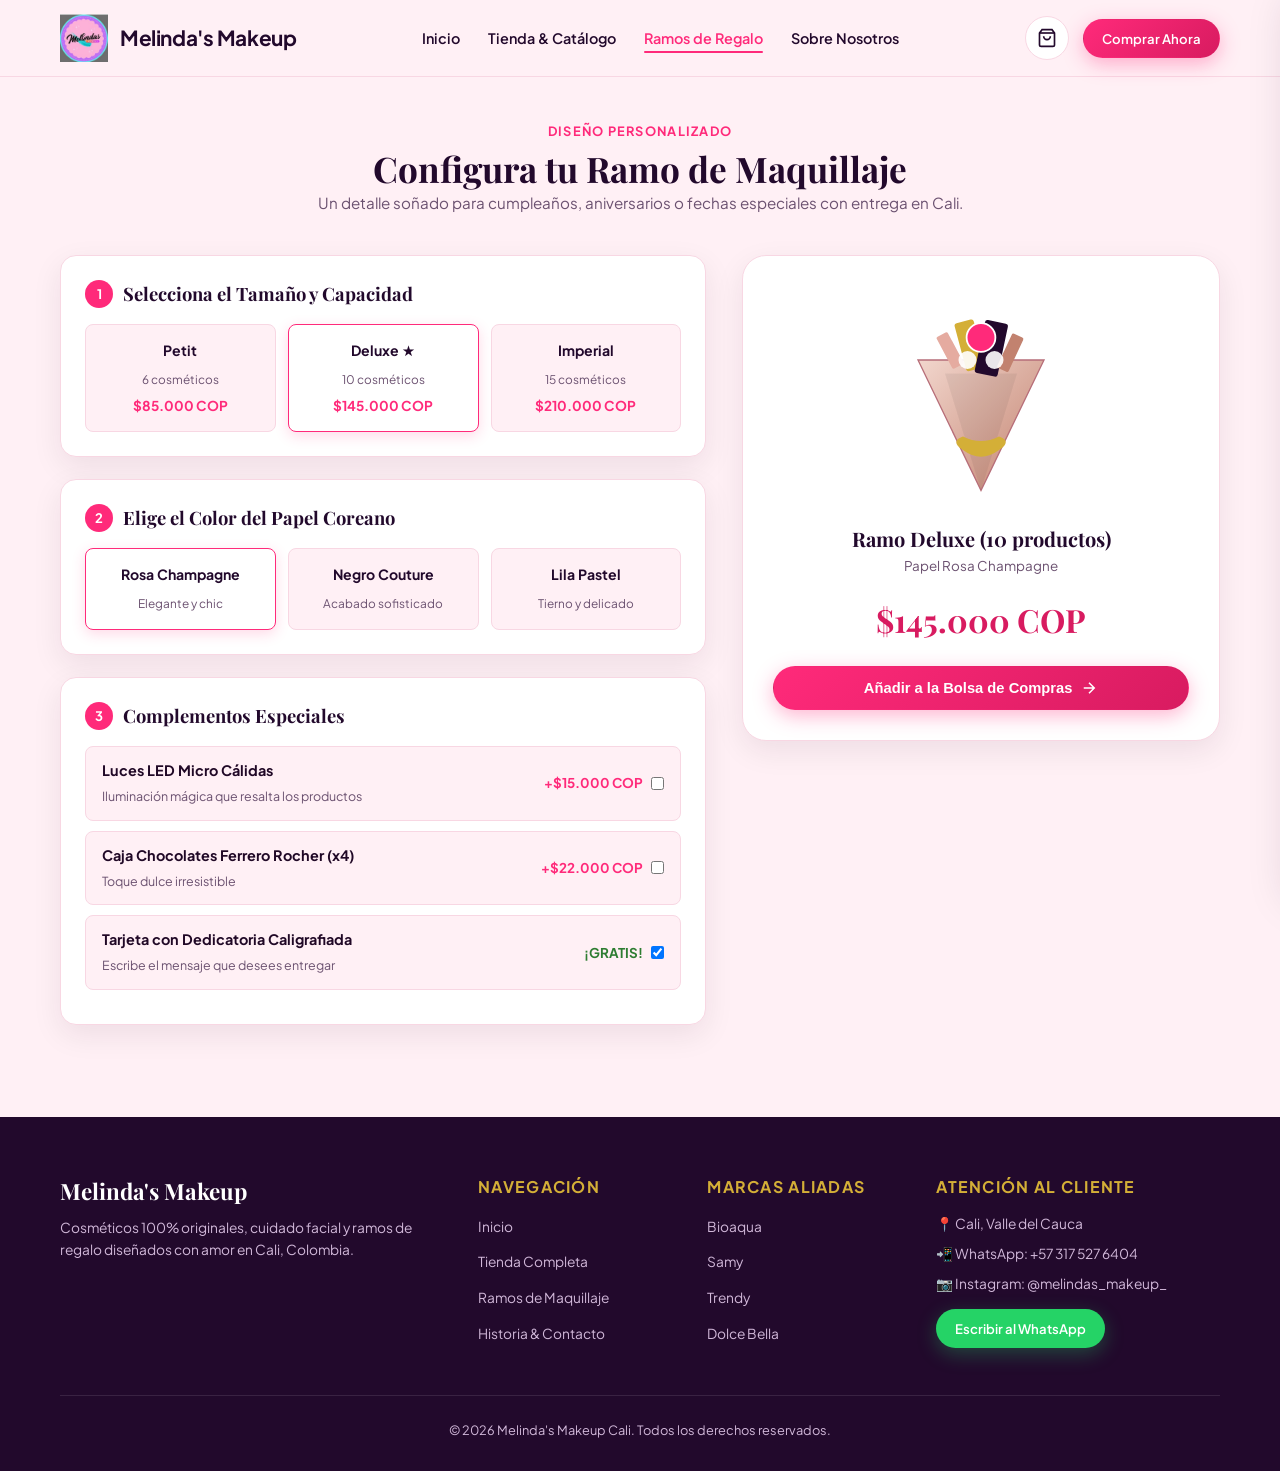
==== ramos.html @ 621a3025 "ccs" ====
<!DOCTYPE html>
<html lang="es">
<head>
  <meta charset="UTF-8">
  <meta name="viewport" content="width=device-width, initial-scale=1.0">
  <title>Configurador de Ramos de Maquillaje • Melinda's Makeup</title>
  <link rel="preconnect" href="https://fonts.googleapis.com">
  <link rel="preconnect" href="https://fonts.gstatic.com" crossorigin>
  <link href="https://fonts.googleapis.com/css2?family=Playfair+Display:ital,wght@0,600;0,700;1,400&family=Plus+Jakarta+Sans:wght@400;500;600;700&display=swap" rel="stylesheet">
  <link rel="stylesheet" href="assets/css/styles.css">
  <style>
    .builder-hero {
      padding: 40px 0 20px;
      text-align: center;
    }
    .builder-grid {
      display: grid;
      grid-template-columns: 1.15fr 0.85fr;
      gap: 36px;
      align-items: start;
      margin-top: 20px;
    }
    .step-card {
      background: #FFFFFF;
      border: 1px solid var(--color-border);
      border-radius: var(--radius-md);
      padding: 24px;
      margin-bottom: 22px;
      box-shadow: var(--shadow-soft);
    }
    .step-header {
      display: flex;
      align-items: center;
      gap: 10px;
      margin-bottom: 16px;
    }
    .step-badge {
      width: 28px;
      height: 28px;
      border-radius: 50%;
      background: var(--color-primary);
      color: #FFFFFF;
      font-weight: 700;
      font-size: 0.82rem;
      display: flex;
      align-items: center;
      justify-content: center;
    }
    .option-grid {
      display: grid;
      grid-template-columns: repeat(3, 1fr);
      gap: 12px;
    }
    .select-card {
      border: 1px solid var(--color-border);
      border-radius: var(--radius-sm);
      padding: 14px;
      text-align: center;
      cursor: pointer;
      transition: var(--transition);
      background: var(--color-bg-cloud);
    }
    .select-card:hover {
      border-color: var(--color-primary);
    }
    .select-card.active {
      border-color: var(--color-primary);
      background: #FFFFFF;
      box-shadow: 0 4px 14px rgba(255, 42, 122, 0.18);
    }
    .select-card-title {
      font-size: 0.88rem;
      font-weight: 700;
      color: var(--color-berry);
      display: block;
      margin-bottom: 4px;
    }
    .select-card-sub {
      font-size: 0.74rem;
      color: var(--color-text-muted);
    }
    .addon-item {
      display: flex;
      align-items: center;
      justify-content: space-between;
      padding: 12px 16px;
      background: var(--color-bg-cloud);
      border: 1px solid var(--color-border);
      border-radius: var(--radius-sm);
      margin-bottom: 10px;
      cursor: pointer;
    }
    .preview-sticky {
      position: sticky;
      top: 100px;
      background: #FFFFFF;
      border: 1px solid var(--color-border);
      border-radius: var(--radius-lg);
      padding: 30px;
      box-shadow: var(--shadow-soft);
      text-align: center;
    }
    .ramo-art-wrap {
      width: 180px;
      height: 220px;
      margin: 0 auto 20px;
    }
    @media (max-width: 900px) {
      .builder-grid { grid-template-columns: 1fr; }
      .preview-sticky { position: static; }
    }
  </style>
</head>
<body>
  
  <header class="site-header">
    <div class="container nav-wrapper">
      <a href="index.html" class="brand-link">
        <img src="assets/img/logo.png" alt="Melinda's Makeup Logo" class="brand-logo-img" onerror="this.style.display='none'">
        <span class="brand-title">Melinda's Makeup</span>
      </a>

      <nav>
        <ul class="nav-menu">
          <li><a href="index.html" class="">Inicio</a></li>
          <li><a href="tienda.html" class="">Tienda & Catálogo</a></li>
          <li><a href="ramos.html" class="active">Ramos de Regalo</a></li>
          <li><a href="sobre-nosotros.html" class="">Sobre Nosotros</a></li>
        </ul>
      </nav>

      <div class="nav-right">
        <button type="button" class="cart-icon-btn cart-drawer-trigger" title="Ver Bolsa de Compras">
          <svg width="20" height="20" viewBox="0 0 24 24" fill="none" stroke="currentColor" stroke-width="2">
            <path d="M6 2L3 6v14a2 2 0 0 0 2 2h14a2 2 0 0 0 2-2V6l-3-4z"></path>
            <line x1="3" y1="6" x2="21" y2="6"></line>
            <path d="M16 10a4 4 0 0 1-8 0"></path>
          </svg>
          <span class="cart-count-badge">0</span>
        </button>
        <a href="tienda.html" class="btn btn-primary btn-sm">Comprar Ahora</a>
      </div>
    </div>
  </header>

  <!-- DRAWER DEL CARRITO -->
  <div class="cart-overlay" id="cartOverlay"></div>
  <aside class="cart-drawer" id="cartDrawer">
    <div class="cart-drawer-header">
      <h3 class="font-serif">Tu Bolsa de Compras</h3>
      <button type="button" class="cart-drawer-close">&times;</button>
    </div>
    <div class="shipping-bar-container">
      <p class="shipping-msg" id="shippingProgressMsg">Calculando envío gratis...</p>
      <div class="shipping-track">
        <div class="shipping-fill" id="shippingProgressBar"></div>
      </div>
    </div>
    <div class="cart-items-scroll" id="cartItemsList"></div>
    <div class="cart-drawer-footer">
      <div class="cart-subtotal-line">
        <span>Subtotal:</span>
        <span id="cartSubtotalText">$0 COP</span>
      </div>
      <button type="button" class="btn btn-whatsapp" style="width: 100%;" onclick="checkoutWhatsApp()">
        <span>Pedir por WhatsApp</span>
        <svg width="18" height="18" viewBox="0 0 24 24" fill="none" stroke="currentColor" stroke-width="2"><path d="M5 12h14M12 5l7 7-7 7"/></svg>
      </button>
      <p style="text-align: center; font-size: 0.72rem; color: var(--color-text-muted); margin-top: 8px;">
        🔒 Pagos seguros por Nequi, Daviplata, Bold y PSE.
      </p>
    </div>
  </aside>


  <main class="container">
    <div class="builder-hero">
      <span class="section-eyebrow" style="color:var(--color-primary); font-weight:700; text-transform:uppercase; font-size:0.8rem; letter-spacing:0.1em;">Diseño Personalizado</span>
      <h1 style="font-size: 2.2rem; margin-top: 4px;">Configura tu Ramo de Maquillaje</h1>
      <p style="color: var(--color-text-muted); font-size: 0.95rem;">Un detalle soñado para cumpleaños, aniversarios o fechas especiales con entrega en Cali.</p>
    </div>

    <div class="builder-grid">
      <div>
        <!-- PASO 1 -->
        <div class="step-card">
          <div class="step-header">
            <span class="step-badge">1</span>
            <h3 style="font-size: 1.15rem;">Selecciona el Tamaño y Capacidad</h3>
          </div>
          <div class="option-grid">
            <div class="select-card" onclick="setRamoSize('petit', 85000, 'Ramo Petit (6 productos)', this)">
              <span class="select-card-title">Petit</span>
              <span class="select-card-sub">6 cosméticos</span>
              <strong style="color: var(--color-primary); display:block; margin-top:4px; font-size:0.85rem;">$85.000 COP</strong>
            </div>
            <div class="select-card active" onclick="setRamoSize('deluxe', 145000, 'Ramo Deluxe (10 productos)', this)">
              <span class="select-card-title">Deluxe ★</span>
              <span class="select-card-sub">10 cosméticos</span>
              <strong style="color: var(--color-primary); display:block; margin-top:4px; font-size:0.85rem;">$145.000 COP</strong>
            </div>
            <div class="select-card" onclick="setRamoSize('imperial', 210000, 'Ramo Imperial (15 productos)', this)">
              <span class="select-card-title">Imperial</span>
              <span class="select-card-sub">15 cosméticos</span>
              <strong style="color: var(--color-primary); display:block; margin-top:4px; font-size:0.85rem;">$210.000 COP</strong>
            </div>
          </div>
        </div>

        <!-- PASO 2 -->
        <div class="step-card">
          <div class="step-header">
            <span class="step-badge">2</span>
            <h3 style="font-size: 1.15rem;">Elige el Color del Papel Coreano</h3>
          </div>
          <div class="option-grid">
            <div class="select-card active" onclick="setRamoColor('Rosa Champagne', '#F2D6CD', this)">
              <span class="select-card-title">Rosa Champagne</span>
              <span class="select-card-sub">Elegante y chic</span>
            </div>
            <div class="select-card" onclick="setRamoColor('Negro Couture', '#251E1C', this)">
              <span class="select-card-title">Negro Couture</span>
              <span class="select-card-sub">Acabado sofisticado</span>
            </div>
            <div class="select-card" onclick="setRamoColor('Lila Pastel', '#E5DCF2', this)">
              <span class="select-card-title">Lila Pastel</span>
              <span class="select-card-sub">Tierno y delicado</span>
            </div>
          </div>
        </div>

        <!-- PASO 3 -->
        <div class="step-card">
          <div class="step-header">
            <span class="step-badge">3</span>
            <h3 style="font-size: 1.15rem;">Complementos Especiales</h3>
          </div>
          <label class="addon-item">
            <div>
              <strong style="font-size: 0.9rem; display:block;">Luces LED Micro Cálidas</strong>
              <span style="font-size: 0.78rem; color: var(--color-text-muted);">Iluminación mágica que resalta los productos</span>
            </div>
            <div style="display:flex; align-items:center; gap:8px;">
              <span style="color: var(--color-primary); font-weight:700; font-size:0.84rem;">+$15.000 COP</span>
              <input type="checkbox" id="checkLed" onchange="recalcRamo()">
            </div>
          </label>
          <label class="addon-item">
            <div>
              <strong style="font-size: 0.9rem; display:block;">Caja Chocolates Ferrero Rocher (x4)</strong>
              <span style="font-size: 0.78rem; color: var(--color-text-muted);">Toque dulce irresistible</span>
            </div>
            <div style="display:flex; align-items:center; gap:8px;">
              <span style="color: var(--color-primary); font-weight:700; font-size:0.84rem;">+$22.000 COP</span>
              <input type="checkbox" id="checkChoco" onchange="recalcRamo()">
            </div>
          </label>
          <label class="addon-item">
            <div>
              <strong style="font-size: 0.9rem; display:block;">Tarjeta con Dedicatoria Caligrafiada</strong>
              <span style="font-size: 0.78rem; color: var(--color-text-muted);">Escribe el mensaje que desees entregar</span>
            </div>
            <div style="display:flex; align-items:center; gap:8px;">
              <span style="color: #2E7D32; font-weight:700; font-size:0.84rem;">¡GRATIS!</span>
              <input type="checkbox" id="checkCard" checked onchange="recalcRamo()">
            </div>
          </label>
        </div>
      </div>

      <!-- PREVIEW Y PRECIO EN VIVO -->
      <div>
        <div class="preview-sticky">
          <div class="ramo-art-wrap">
            <svg viewBox="0 0 200 240" width="100%" height="100%">
              <defs>
                <linearGradient id="ramoConeGrad" x1="0" y1="0" x2="1" y2="1">
                  <stop offset="0%" stop-color="#F2D6CD" id="coneColor1"/>
                  <stop offset="100%" stop-color="#C2826F" id="coneColor2"/>
                </linearGradient>
              </defs>
              <polygon points="100,225 30,80 170,80" fill="url(#ramoConeGrad)" stroke="#B76E79" stroke-width="1.5"/>
              <polygon points="100,225 60,95 140,95" fill="rgba(0,0,0,0.06)"/>
              <rect x="70" y="40" width="22" height="55" rx="3" fill="#D4AF37" transform="rotate(-15 70 40)"/>
              <rect x="105" y="35" width="26" height="60" rx="3" fill="#22092C" transform="rotate(12 105 35)"/>
              <circle cx="100" cy="55" r="16" fill="#FF2A7A" stroke="#FFFFFF" stroke-width="2"/>
              <rect x="50" y="55" width="14" height="40" rx="2" fill="#E5ABA0" transform="rotate(-28 50 55)"/>
              <rect x="135" y="50" width="14" height="42" rx="2" fill="#C2826F" transform="rotate(25 135 50)"/>
              <circle cx="85" cy="80" r="10" fill="#FFFFFF" opacity="0.9"/>
              <circle cx="115" cy="80" r="10" fill="#FFFFFF" opacity="0.9"/>
              <path d="M80,180 Q100,195 120,180 Q135,170 120,165 Q100,175 80,165 Q65,170 80,180" fill="#D4AF37"/>
            </svg>
          </div>

          <h3 id="ramoSummaryTitle" style="font-size: 1.25rem; margin-bottom: 4px;">Ramo Deluxe (10 productos)</h3>
          <p id="ramoSummaryColor" style="font-size: 0.84rem; color: var(--color-text-muted); margin-bottom: 18px;">Papel Rosa Champagne</p>

          <div id="ramoTotalDisplay" style="font-family: var(--font-serif); font-size: 2rem; font-weight: 700; color: var(--color-primary-dark); margin-bottom: 20px;">
            $145.000 COP
          </div>

          <button type="button" class="btn btn-primary" style="width: 100%;" onclick="addRamoToCart()">
            <span>Añadir a la Bolsa de Compras</span>
            <svg width="18" height="18" viewBox="0 0 24 24" fill="none" stroke="currentColor" stroke-width="2"><path d="M5 12h14M12 5l7 7-7 7"/></svg>
          </button>
        </div>
      </div>
    </div>
  </main>

  
  <footer class="site-footer">
    <div class="container">
      <div class="footer-grid">
        <div class="footer-brand">
          <h3 style="color: #FFFFFF; font-size: 1.4rem;">Melinda's Makeup</h3>
          <p>Cosméticos 100% originales, cuidado facial y ramos de regalo diseñados con amor en Cali, Colombia.</p>
        </div>
        <div class="footer-col">
          <h4>Navegación</h4>
          <ul>
            <li><a href="index.html">Inicio</a></li>
            <li><a href="tienda.html">Tienda Completa</a></li>
            <li><a href="ramos.html">Ramos de Maquillaje</a></li>
            <li><a href="sobre-nosotros.html">Historia & Contacto</a></li>
          </ul>
        </div>
        <div class="footer-col">
          <h4>Marcas Aliadas</h4>
          <ul>
            <li><a href="tienda.html?marca=Bioaqua">Bioaqua</a></li>
            <li><a href="tienda.html?marca=Samy">Samy</a></li>
            <li><a href="tienda.html?marca=Trendy">Trendy</a></li>
            <li><a href="tienda.html?marca=Dolce%20Bella">Dolce Bella</a></li>
          </ul>
        </div>
        <div class="footer-col">
          <h4>Atención al Cliente</h4>
          <p style="font-size: 0.86rem; color: #D1B8D9; margin-bottom: 8px;">📍 Cali, Valle del Cauca</p>
          <p style="font-size: 0.86rem; color: #D1B8D9; margin-bottom: 8px;">📲 WhatsApp: +57 317 527 6404</p>
          <p style="font-size: 0.86rem; color: #D1B8D9; margin-bottom: 14px;">📷 Instagram: @melindas_makeup_</p>
          <a href="https://wa.me/573175276404" target="_blank" class="btn btn-whatsapp btn-sm">Escribir al WhatsApp</a>
        </div>
      </div>
      <div class="footer-bottom">
        <p>&copy; 2026 Melinda's Makeup Cali. Todos los derechos reservados.</p>
      </div>
    </div>
  </footer>


  <script src="assets/js/app.js"></script>
  <script>
    const ramoState = {
      key: "deluxe",
      basePrice: 145000,
      title: "Ramo Deluxe (10 productos)",
      colorName: "Rosa Champagne",
      colorHex: "#F2D6CD"
    };

    function setRamoSize(key, price, title, el) {
      ramoState.key = key;
      ramoState.basePrice = price;
      ramoState.title = title;
      el.parentElement.querySelectorAll(".select-card").forEach(c => c.classList.remove("active"));
      el.classList.add("active");
      recalcRamo();
    }

    function setRamoColor(name, hex, el) {
      ramoState.colorName = name;
      ramoState.colorHex = hex;
      el.parentElement.querySelectorAll(".select-card").forEach(c => c.classList.remove("active"));
      el.classList.add("active");
      document.getElementById("coneColor1").setAttribute("stop-color", hex);
      recalcRamo();
    }

    function recalcRamo() {
      const led = document.getElementById("checkLed").checked ? 15000 : 0;
      const choco = document.getElementById("checkChoco").checked ? 22000 : 0;
      const total = ramoState.basePrice + led + choco;

      document.getElementById("ramoSummaryTitle").textContent = ramoState.title;
      document.getElementById("ramoSummaryColor").textContent = `Papel ${ramoState.colorName} ${led ? '• Luces LED' : ''} ${choco ? '• Ferrero' : ''}`;
      document.getElementById("ramoTotalDisplay").textContent = "$" + total.toLocaleString("es-CO") + " COP";
      return total;
    }

    function addRamoToCart() {
      const total = recalcRamo();
      const variantDesc = `${ramoState.colorName} ${document.getElementById('checkLed').checked ? '+ LED' : ''} ${document.getElementById('checkChoco').checked ? '+ Ferrero' : ''}`;
      addToCart("ramo-" + Date.now(), ramoState.title, total, "assets/img/logo.png", variantDesc);
    }
  </script>
</body>
</html>
---- assets/css/styles.css ----
/* Melinda's Makeup - Tienda Boutique Chic */
:root {
  --color-primary: #FF2A7A;         /* Fucsia vibrante boutique */
  --color-primary-dark: #D81B60;
  --color-berry: #22092C;           /* Baya profundo elegante */
  --color-gold: #D4AF37;            /* Toques dorados de lujo */
  --color-bg-cloud: #FFF0F5;        /* Rosa nube sutil de fondo */
  --color-bg-white: #FFFFFF;
  --color-text-main: #200826;
  --color-text-muted: #6B5170;
  --color-border: #F8D7E3;
  
  --font-serif: 'Playfair Display', Georgia, serif;
  --font-sans: 'Plus Jakarta Sans', system-ui, -apple-system, sans-serif;
  --shadow-soft: 0 10px 30px rgba(34, 9, 44, 0.08);
  --shadow-hover: 0 16px 36px rgba(255, 42, 122, 0.16);
  --radius-sm: 8px;
  --radius-md: 16px;
  --radius-lg: 24px;
  --radius-pill: 9999px;
  --transition: all 0.28s ease;
}

* {
  box-sizing: border-box;
  margin: 0;
  padding: 0;
}

body {
  font-family: var(--font-sans);
  background-color: var(--color-bg-cloud);
  color: var(--color-text-main);
  line-height: 1.6;
  overflow-x: hidden;
}

h1, h2, h3, h4, .font-serif {
  font-family: var(--font-serif);
  color: var(--color-berry);
  line-height: 1.25;
}

a {
  text-decoration: none;
  color: inherit;
}

.container {
  width: 100%;
  max-width: 1200px;
  margin: 0 auto;
  padding: 0 20px;
}

/* BOTONES */
.btn {
  display: inline-flex;
  align-items: center;
  justify-content: center;
  gap: 8px;
  padding: 12px 26px;
  border-radius: var(--radius-pill);
  font-weight: 600;
  font-size: 0.92rem;
  cursor: pointer;
  border: 1px solid transparent;
  transition: var(--transition);
}

.btn-primary {
  background: linear-gradient(135deg, var(--color-primary) 0%, var(--color-primary-dark) 100%);
  color: #FFFFFF;
  box-shadow: 0 6px 20px rgba(255, 42, 122, 0.35);
}

.btn-primary:hover {
  transform: translateY(-2px);
  box-shadow: 0 10px 26px rgba(255, 42, 122, 0.48);
}

.btn-outline {
  background: transparent;
  border-color: var(--color-primary);
  color: var(--color-primary);
}

.btn-outline:hover {
  background: var(--color-primary);
  color: #FFFFFF;
}

.btn-sm {
  padding: 8px 18px;
  font-size: 0.82rem;
}

.btn-whatsapp {
  background: #25D366;
  color: #FFFFFF;
  box-shadow: 0 6px 20px rgba(37, 211, 102, 0.3);
}

.btn-whatsapp:hover {
  background: #1EBE5D;
  transform: translateY(-2px);
}

/* NAVBAR */
.site-header {
  position: sticky;
  top: 0;
  z-index: 100;
  background: rgba(255, 240, 245, 0.95);
  backdrop-filter: blur(12px);
  border-bottom: 1px solid var(--color-border);
}

.nav-wrapper {
  display: flex;
  align-items: center;
  justify-content: space-between;
  height: 76px;
}

.brand-link {
  display: flex;
  align-items: center;
  gap: 12px;
}

.brand-logo-img {
  height: 48px;
  width: auto;
  object-fit: contain;
}

.brand-title {
  font-size: 1.3rem;
  font-weight: 700;
  color: var(--color-berry);
  letter-spacing: -0.02em;
}

.nav-menu {
  display: flex;
  gap: 28px;
  list-style: none;
}

.nav-menu a {
  font-size: 0.9rem;
  font-weight: 600;
  color: var(--color-berry);
  transition: var(--transition);
  position: relative;
}

.nav-menu a:hover, .nav-menu a.active {
  color: var(--color-primary);
}

.nav-menu a.active::after {
  content: '';
  position: absolute;
  bottom: -6px;
  left: 0;
  right: 0;
  height: 2px;
  background: var(--color-primary);
  border-radius: 2px;
}

.nav-right {
  display: flex;
  align-items: center;
  gap: 14px;
}

.cart-icon-btn {
  position: relative;
  background: #FFFFFF;
  border: 1px solid var(--color-border);
  width: 44px;
  height: 44px;
  border-radius: 50%;
  display: inline-flex;
  align-items: center;
  justify-content: center;
  cursor: pointer;
  color: var(--color-berry);
  transition: var(--transition);
}

.cart-icon-btn:hover {
  border-color: var(--color-primary);
  transform: scale(1.05);
}

.cart-count-badge {
  position: absolute;
  top: -4px;
  right: -4px;
  background: var(--color-primary);
  color: #FFFFFF;
  font-size: 0.72rem;
  font-weight: 700;
  width: 20px;
  height: 20px;
  border-radius: 50%;
  display: none;
  align-items: center;
  justify-content: center;
}

/* TOAST */
.app-toast {
  position: fixed;
  bottom: 24px;
  left: 50%;
  transform: translateX(-50%) translateY(100px);
  background: var(--color-berry);
  color: #FFFFFF;
  padding: 12px 24px;
  border-radius: var(--radius-pill);
  box-shadow: 0 10px 30px rgba(0,0,0,0.3);
  border: 1px solid var(--color-gold);
  z-index: 1000;
  display: flex;
  align-items: center;
  gap: 10px;
  font-size: 0.9rem;
  opacity: 0;
  transition: all 0.35s cubic-bezier(0.16, 1, 0.3, 1);
  pointer-events: none;
}

.app-toast.show {
  transform: translateX(-50%) translateY(0);
  opacity: 1;
}

/* DRAWER CARRITO */
.cart-overlay {
  position: fixed;
  inset: 0;
  background: rgba(34, 9, 44, 0.5);
  z-index: 998;
  opacity: 0;
  visibility: hidden;
  transition: var(--transition);
}

.cart-overlay.active {
  opacity: 1;
  visibility: visible;
}

.cart-drawer {
  position: fixed;
  top: 0;
  right: -420px;
  width: 100%;
  max-width: 400px;
  height: 100vh;
  background: #FFFFFF;
  z-index: 999;
  box-shadow: -10px 0 40px rgba(34, 9, 44, 0.15);
  display: flex;
  flex-direction: column;
  transition: right 0.35s cubic-bezier(0.16, 1, 0.3, 1);
}

.cart-drawer.active {
  right: 0;
}

.cart-drawer-header {
  padding: 20px;
  border-bottom: 1px solid var(--color-border);
  display: flex;
  align-items: center;
  justify-content: space-between;
}

.cart-drawer-close {
  background: none;
  border: none;
  font-size: 1.8rem;
  line-height: 1;
  color: var(--color-text-muted);
  cursor: pointer;
}

.shipping-bar-container {
  padding: 14px 20px;
  background: var(--color-bg-cloud);
  border-bottom: 1px solid var(--color-border);
}

.shipping-msg {
  font-size: 0.8rem;
  margin-bottom: 6px;
  color: var(--color-berry);
}

.shipping-track {
  height: 6px;
  background: #F0D5E0;
  border-radius: 4px;
  overflow: hidden;
}

.shipping-fill {
  height: 100%;
  width: 0%;
  background: var(--color-primary);
  transition: width 0.3s ease;
}

.cart-items-scroll {
  flex: 1;
  overflow-y: auto;
  padding: 20px;
}

.cart-item-row {
  display: flex;
  gap: 12px;
  padding-bottom: 14px;
  margin-bottom: 14px;
  border-bottom: 1px solid var(--color-border);
}

.cart-item-thumb {
  width: 64px;
  height: 64px;
  object-fit: contain;
  background: var(--color-bg-cloud);
  border-radius: 8px;
  padding: 4px;
}

.cart-item-details {
  flex: 1;
}

.cart-item-name {
  font-size: 0.86rem;
  font-weight: 600;
  margin-bottom: 2px;
}

.cart-item-variant {
  font-size: 0.74rem;
  color: var(--color-text-muted);
  display: block;
  margin-bottom: 4px;
}

.cart-item-unit-price {
  font-size: 0.84rem;
  font-weight: 700;
  color: var(--color-primary);
}

.cart-item-qty-ctrl {
  display: inline-flex;
  align-items: center;
  gap: 8px;
  background: var(--color-bg-cloud);
  padding: 2px 8px;
  border-radius: var(--radius-pill);
  font-size: 0.78rem;
  margin-top: 6px;
}

.cart-item-qty-ctrl button {
  background: none;
  border: none;
  cursor: pointer;
  font-weight: 700;
  color: var(--color-berry);
}

.cart-item-del-btn {
  background: none;
  border: none;
  font-size: 1.3rem;
  color: #C2185B;
  cursor: pointer;
  align-self: flex-start;
}

.empty-cart-view {
  text-align: center;
  padding: 60px 20px;
  color: var(--color-text-muted);
}

.empty-cart-view p {
  margin: 14px 0 20px;
}

.cart-drawer-footer {
  padding: 20px;
  border-top: 1px solid var(--color-border);
  background: #FFFFFF;
}

.cart-subtotal-line {
  display: flex;
  justify-content: space-between;
  font-size: 1.1rem;
  font-weight: 700;
  color: var(--color-berry);
  margin-bottom: 14px;
}

/* FOOTER */
.site-footer {
  background: var(--color-berry);
  color: #FFFFFF;
  padding: 60px 0 30px;
  margin-top: 70px;
}

.footer-grid {
  display: grid;
  grid-template-columns: 2fr 1fr 1fr 1.5fr;
  gap: 40px;
  margin-bottom: 40px;
}

.footer-brand p {
  font-size: 0.86rem;
  color: #D1B8D9;
  margin-top: 12px;
  line-height: 1.6;
}

.footer-col h4 {
  color: var(--color-gold);
  font-size: 1rem;
  margin-bottom: 16px;
  font-family: var(--font-sans);
  text-transform: uppercase;
  letter-spacing: 0.08em;
}

.footer-col ul {
  list-style: none;
}

.footer-col ul li {
  margin-bottom: 10px;
}

.footer-col ul a {
  font-size: 0.86rem;
  color: #D1B8D9;
  transition: var(--transition);
}

.footer-col ul a:hover {
  color: var(--color-primary);
}

.footer-bottom {
  text-align: center;
  padding-top: 24px;
  border-top: 1px solid rgba(255, 255, 255, 0.1);
  font-size: 0.8rem;
  color: #D1B8D9;
}

@media (max-width: 900px) {
  .nav-menu { display: none; }
  .footer-grid { grid-template-columns: 1fr 1fr; }
}

@media (max-width: 600px) {
  .footer-grid { grid-template-columns: 1fr; }
}
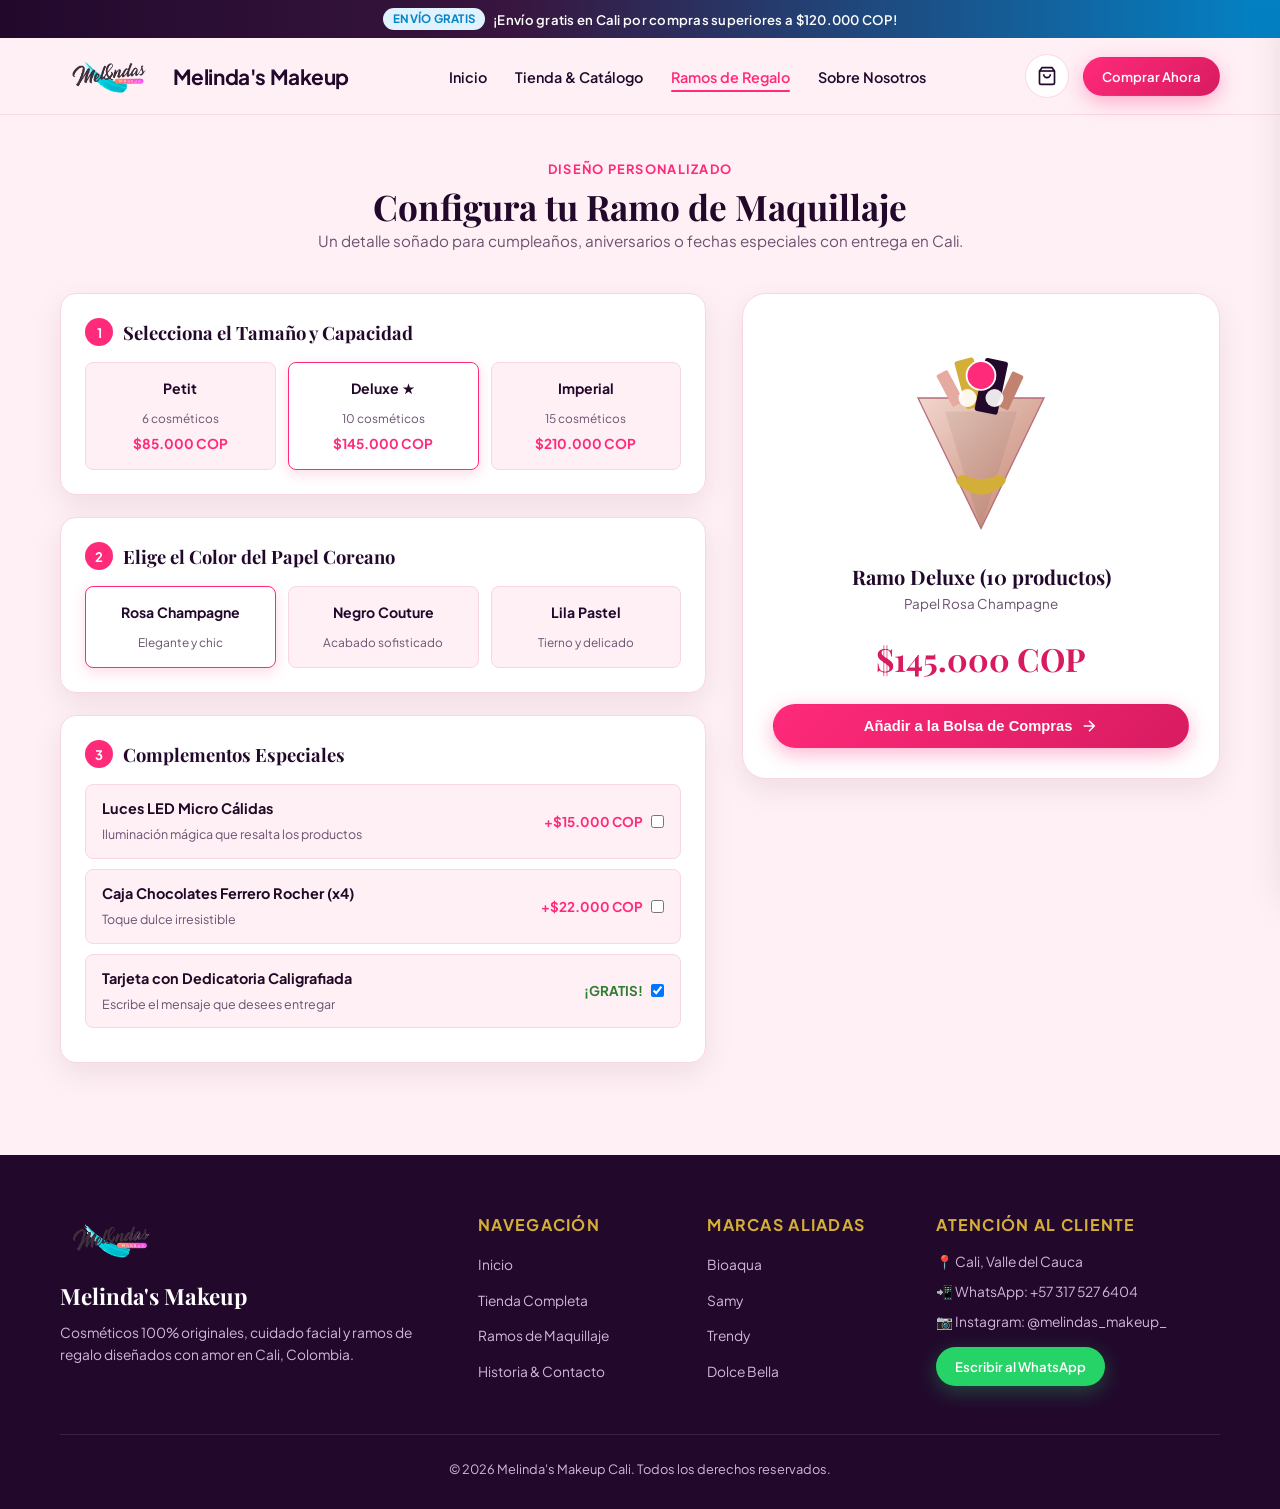
==== commit 62c30ceb: "feat: integrate 3D interactive palette in hero and improve UI" ====
--- a/ramos.html
+++ b/ramos.html
@@ -112,11 +112,16 @@
   </style>
 </head>
 <body>
-  
+  <!-- TOP ANNOUNCEMENT BAR -->
+  <div class="top-promo-bar">
+    <span class="highlight-badge">ENVÍO GRATIS</span>
+    <span>¡Envío gratis en Cali por compras superiores a $120.000 COP!</span>
+  </div>
+
   <header class="site-header">
     <div class="container nav-wrapper">
       <a href="index.html" class="brand-link">
-        <img src="assets/img/logo.png" alt="Melinda's Makeup Logo" class="brand-logo-img" onerror="this.style.display='none'">
+        <img src="assets/img/logo.png" alt="Melinda's Makeup Logo" class="brand-logo-img">
         <span class="brand-title">Melinda's Makeup</span>
       </a>
 
@@ -171,7 +176,6 @@
       </p>
     </div>
   </aside>
-
 
   <main class="container">
     <div class="builder-hero">
@@ -308,11 +312,11 @@
     </div>
   </main>
 
-  
   <footer class="site-footer">
     <div class="container">
       <div class="footer-grid">
         <div class="footer-brand">
+          <img src="assets/img/logo.png" alt="Melinda's Logo" style="max-height: 50px; margin-bottom: 10px;">
           <h3 style="color: #FFFFFF; font-size: 1.4rem;">Melinda's Makeup</h3>
           <p>Cosméticos 100% originales, cuidado facial y ramos de regalo diseñados con amor en Cali, Colombia.</p>
         </div>
@@ -347,7 +351,6 @@
       </div>
     </div>
   </footer>
-
 
   <script src="assets/js/app.js"></script>
   <script>
--- a/assets/css/styles.css
+++ b/assets/css/styles.css
@@ -4,12 +4,19 @@
   --color-primary-dark: #D81B60;
   --color-berry: #22092C;           /* Baya profundo elegante */
   --color-gold: #D4AF37;            /* Toques dorados de lujo */
+  --color-pastel-blue: #E0F2FE;     /* Azulito pastel fresco */
+  --color-pastel-blue-dark: #0284C7;
+  --color-pastel-blue-glow: rgba(56, 189, 248, 0.25);
   --color-bg-cloud: #FFF0F5;        /* Rosa nube sutil de fondo */
   --color-bg-white: #FFFFFF;
   --color-text-main: #200826;
   --color-text-muted: #6B5170;
   --color-border: #F8D7E3;
   
+  --rose-gold-light: #F4C2C2;
+  --champagne-gold: #D4AF37;
+  --text-light-muted: #E2D4E5;
+
   --font-serif: 'Playfair Display', Georgia, serif;
   --font-sans: 'Plus Jakarta Sans', system-ui, -apple-system, sans-serif;
   --shadow-soft: 0 10px 30px rgba(34, 9, 44, 0.08);
@@ -53,6 +60,33 @@
   padding: 0 20px;
 }
 
+/* TOP ANNOUNCEMENT BAR WITH PASTEL ACCENTS */
+.top-promo-bar {
+  background: linear-gradient(90deg, #22092C 0%, #38153E 40%, #0284C7 100%);
+  color: #FFFFFF;
+  padding: 8px 16px;
+  font-size: 0.82rem;
+  font-weight: 600;
+  text-align: center;
+  position: relative;
+  z-index: 101;
+  display: flex;
+  align-items: center;
+  justify-content: center;
+  gap: 8px;
+  letter-spacing: 0.02em;
+}
+
+.top-promo-bar .highlight-badge {
+  background: var(--color-pastel-blue);
+  color: var(--color-pastel-blue-dark);
+  padding: 2px 10px;
+  border-radius: var(--radius-pill);
+  font-size: 0.72rem;
+  font-weight: 700;
+  text-transform: uppercase;
+}
+
 /* BOTONES */
 .btn {
   display: inline-flex;
@@ -79,6 +113,28 @@
   box-shadow: 0 10px 26px rgba(255, 42, 122, 0.48);
 }
 
+.btn-secondary {
+  background: var(--color-pastel-blue);
+  color: var(--color-pastel-blue-dark);
+  border: 1px solid rgba(56, 189, 248, 0.4);
+}
+
+.btn-secondary:hover {
+  background: #BAE6FD;
+  transform: translateY(-2px);
+}
+
+.btn-dark {
+  background: var(--color-berry);
+  color: #FFFFFF;
+  border: 1px solid rgba(212, 175, 55, 0.4);
+}
+
+.btn-dark:hover {
+  background: #38153E;
+  transform: translateY(-2px);
+}
+
 .btn-outline {
   background: transparent;
   border-color: var(--color-primary);
@@ -211,6 +267,269 @@
   display: none;
   align-items: center;
   justify-content: center;
+}
+
+/* 3D PALETTE EXPERIENCE SECTION */
+.palette-section {
+  padding: 50px 0;
+  background: linear-gradient(135deg, #1A0722 0%, #2A0D36 60%, #0F2038 100%);
+  color: #FFFFFF;
+  border-radius: var(--radius-lg);
+  margin: 30px auto;
+  box-shadow: 0 20px 50px rgba(15, 5, 25, 0.4);
+  position: relative;
+  overflow: hidden;
+}
+
+.palette-section::before {
+  content: '';
+  position: absolute;
+  top: -50%;
+  left: -20%;
+  width: 140%;
+  height: 200%;
+  background: radial-gradient(circle at 30% 30%, rgba(255, 42, 122, 0.15) 0%, transparent 60%),
+              radial-gradient(circle at 80% 70%, rgba(56, 189, 248, 0.18) 0%, transparent 50%);
+  pointer-events: none;
+}
+
+.palette-section .section-header {
+  text-align: center;
+  max-width: 680px;
+  margin: 0 auto 36px;
+  position: relative;
+  z-index: 2;
+}
+
+.palette-section .section-header h2 {
+  color: #FFFFFF;
+  font-size: clamp(1.8rem, 3.5vw, 2.5rem);
+  margin: 8px 0;
+}
+
+.palette-section .section-header p {
+  color: var(--text-light-muted);
+  font-size: 0.94rem;
+}
+
+.palette-grid {
+  display: grid;
+  grid-template-columns: 1.1fr 0.9fr;
+  gap: 30px;
+  align-items: center;
+  position: relative;
+  z-index: 2;
+}
+
+/* STAGE & 3D BOX */
+.palette-stage {
+  perspective: 1200px;
+  display: flex;
+  justify-content: center;
+  align-items: center;
+  padding: 20px 10px;
+  min-height: 380px;
+}
+
+.palette-box-3d {
+  width: 100%;
+  max-width: 440px;
+  position: relative;
+  transform-style: preserve-3d;
+  transform: rotateX(22deg) rotateY(-12deg);
+  transition: transform 0.5s ease-out;
+}
+
+/* PALETTE TRAY (BASE) */
+.palette-tray {
+  background: linear-gradient(145deg, #110416 0%, #250B2E 100%);
+  border: 2px solid rgba(212, 175, 55, 0.4);
+  border-radius: 16px;
+  padding: 18px;
+  box-shadow: 0 30px 60px rgba(0, 0, 0, 0.6),
+              inset 0 1px 1px rgba(255, 255, 255, 0.2);
+  display: flex;
+  flex-direction: column;
+  gap: 14px;
+}
+
+.palette-pans {
+  display: grid;
+  grid-template-columns: repeat(4, 1fr);
+  gap: 10px;
+  margin: 8px 0;
+}
+
+.pan-item {
+  aspect-ratio: 1 / 1;
+  border-radius: 50%;
+  border: 2px solid rgba(255, 255, 255, 0.15);
+  box-shadow: inset 0 3px 6px rgba(0,0,0,0.5), 0 2px 5px rgba(0,0,0,0.3);
+  cursor: pointer;
+  transition: all 0.25s cubic-bezier(0.175, 0.885, 0.32, 1.275);
+  position: relative;
+}
+
+.pan-item:hover {
+  transform: scale(1.12);
+  z-index: 5;
+  box-shadow: inset 0 2px 4px rgba(0,0,0,0.3), 0 0 12px rgba(255, 255, 255, 0.6);
+}
+
+.pan-item.active {
+  border-color: #FFFFFF;
+  box-shadow: 0 0 0 3px var(--color-primary), 0 0 15px var(--color-primary);
+  transform: scale(1.15);
+}
+
+/* PALETTE LID (HINGED) */
+.palette-lid {
+  position: absolute;
+  top: 0;
+  left: 0;
+  width: 100%;
+  height: 100%;
+  background: linear-gradient(135deg, #2D0938 0%, #15031C 100%);
+  border: 2px solid rgba(212, 175, 55, 0.6);
+  border-radius: 16px;
+  transform-origin: top center;
+  transform-style: preserve-3d;
+  transition: transform 0.6s cubic-bezier(0.25, 1, 0.5, 1);
+  box-shadow: 0 15px 35px rgba(0,0,0,0.5);
+  cursor: pointer;
+}
+
+.lid-exterior {
+  width: 100%;
+  height: 100%;
+  display: flex;
+  align-items: center;
+  justify-content: center;
+  padding: 30px;
+  backface-visibility: hidden;
+}
+
+.lid-logo-img {
+  max-width: 80%;
+  max-height: 80%;
+  object-fit: contain;
+  filter: drop-shadow(0 4px 10px rgba(0,0,0,0.5));
+}
+
+.lid-mirror {
+  position: absolute;
+  inset: 0;
+  background: #1B0A21;
+  border-radius: 14px;
+  padding: 12px;
+  transform: rotateY(180deg);
+  backface-visibility: hidden;
+  display: flex;
+  align-items: center;
+  justify-content: center;
+}
+
+.mirror-glass {
+  width: 100%;
+  height: 100%;
+  background: linear-gradient(135deg, rgba(255,255,255,0.7) 0%, rgba(200,220,240,0.3) 40%, rgba(255,255,255,0.6) 100%);
+  border-radius: 10px;
+  border: 1px solid rgba(255, 255, 255, 0.8);
+  display: flex;
+  align-items: center;
+  justify-content: center;
+  box-shadow: inset 0 0 20px rgba(255, 255, 255, 0.5);
+}
+
+.mirror-quote {
+  font-family: var(--font-serif);
+  font-style: italic;
+  font-size: 0.85rem;
+  color: var(--color-berry);
+  text-shadow: 0 1px 2px rgba(255,255,255,0.8);
+  letter-spacing: 0.05em;
+}
+
+/* CONTROLS PANEL */
+.palette-controls-panel {
+  background: rgba(255, 255, 255, 0.06);
+  backdrop-filter: blur(16px);
+  border: 1px solid rgba(255, 255, 255, 0.12);
+  border-radius: var(--radius-md);
+  padding: 24px;
+  box-shadow: var(--shadow-soft);
+}
+
+.shade-info-card {
+  background: rgba(15, 3, 20, 0.6);
+  border: 1px solid rgba(212, 175, 55, 0.25);
+  border-radius: var(--radius-sm);
+  padding: 18px;
+}
+
+.shade-color-circle {
+  width: 38px;
+  height: 38px;
+  border-radius: 50%;
+  border: 2px solid #FFFFFF;
+  box-shadow: 0 4px 10px rgba(0,0,0,0.4);
+  transition: background 0.3s;
+}
+
+.swatch-display-arm {
+  margin: 14px 0;
+  height: 24px;
+  border-radius: var(--radius-pill);
+  background: #D7A685; /* Skin tone base */
+  padding: 4px;
+  display: flex;
+  align-items: center;
+  transition: background 0.3s;
+}
+
+.swatch-line {
+  height: 100%;
+  width: 100%;
+  border-radius: var(--radius-pill);
+  box-shadow: inset 0 1px 3px rgba(0,0,0,0.2);
+  transition: background 0.3s;
+}
+
+.skin-pickers {
+  display: flex;
+  align-items: center;
+  gap: 10px;
+  margin-top: 12px;
+}
+
+.skin-dot {
+  width: 22px;
+  height: 22px;
+  border-radius: 50%;
+  border: 2px solid transparent;
+  cursor: pointer;
+  transition: transform 0.2s;
+}
+
+.skin-dot.active, .skin-dot:hover {
+  transform: scale(1.2);
+  border-color: #FFFFFF;
+  box-shadow: 0 0 8px rgba(255,255,255,0.6);
+}
+
+.slider-row {
+  display: flex;
+  justify-content: space-between;
+  align-items: center;
+  font-size: 0.84rem;
+  color: var(--text-light-muted);
+  margin-bottom: 8px;
+}
+
+.smooth-range {
+  width: 100%;
+  accent-color: var(--color-primary);
+  cursor: pointer;
 }
 
 /* TOAST */
@@ -474,11 +793,29 @@
   color: #D1B8D9;
 }
 
+/* MOBILE RESPONSIVE MEDIA QUERIES (MOBILE FIRST) */
 @media (max-width: 900px) {
+  .palette-grid {
+    grid-template-columns: 1fr;
+    gap: 20px;
+  }
+  .palette-stage {
+    min-height: 320px;
+  }
   .nav-menu { display: none; }
   .footer-grid { grid-template-columns: 1fr 1fr; }
 }
 
 @media (max-width: 600px) {
+  .palette-section {
+    padding: 30px 15px;
+    border-radius: var(--radius-md);
+  }
+  .palette-tray {
+    padding: 12px;
+  }
+  .palette-pans {
+    gap: 6px;
+  }
   .footer-grid { grid-template-columns: 1fr; }
 }
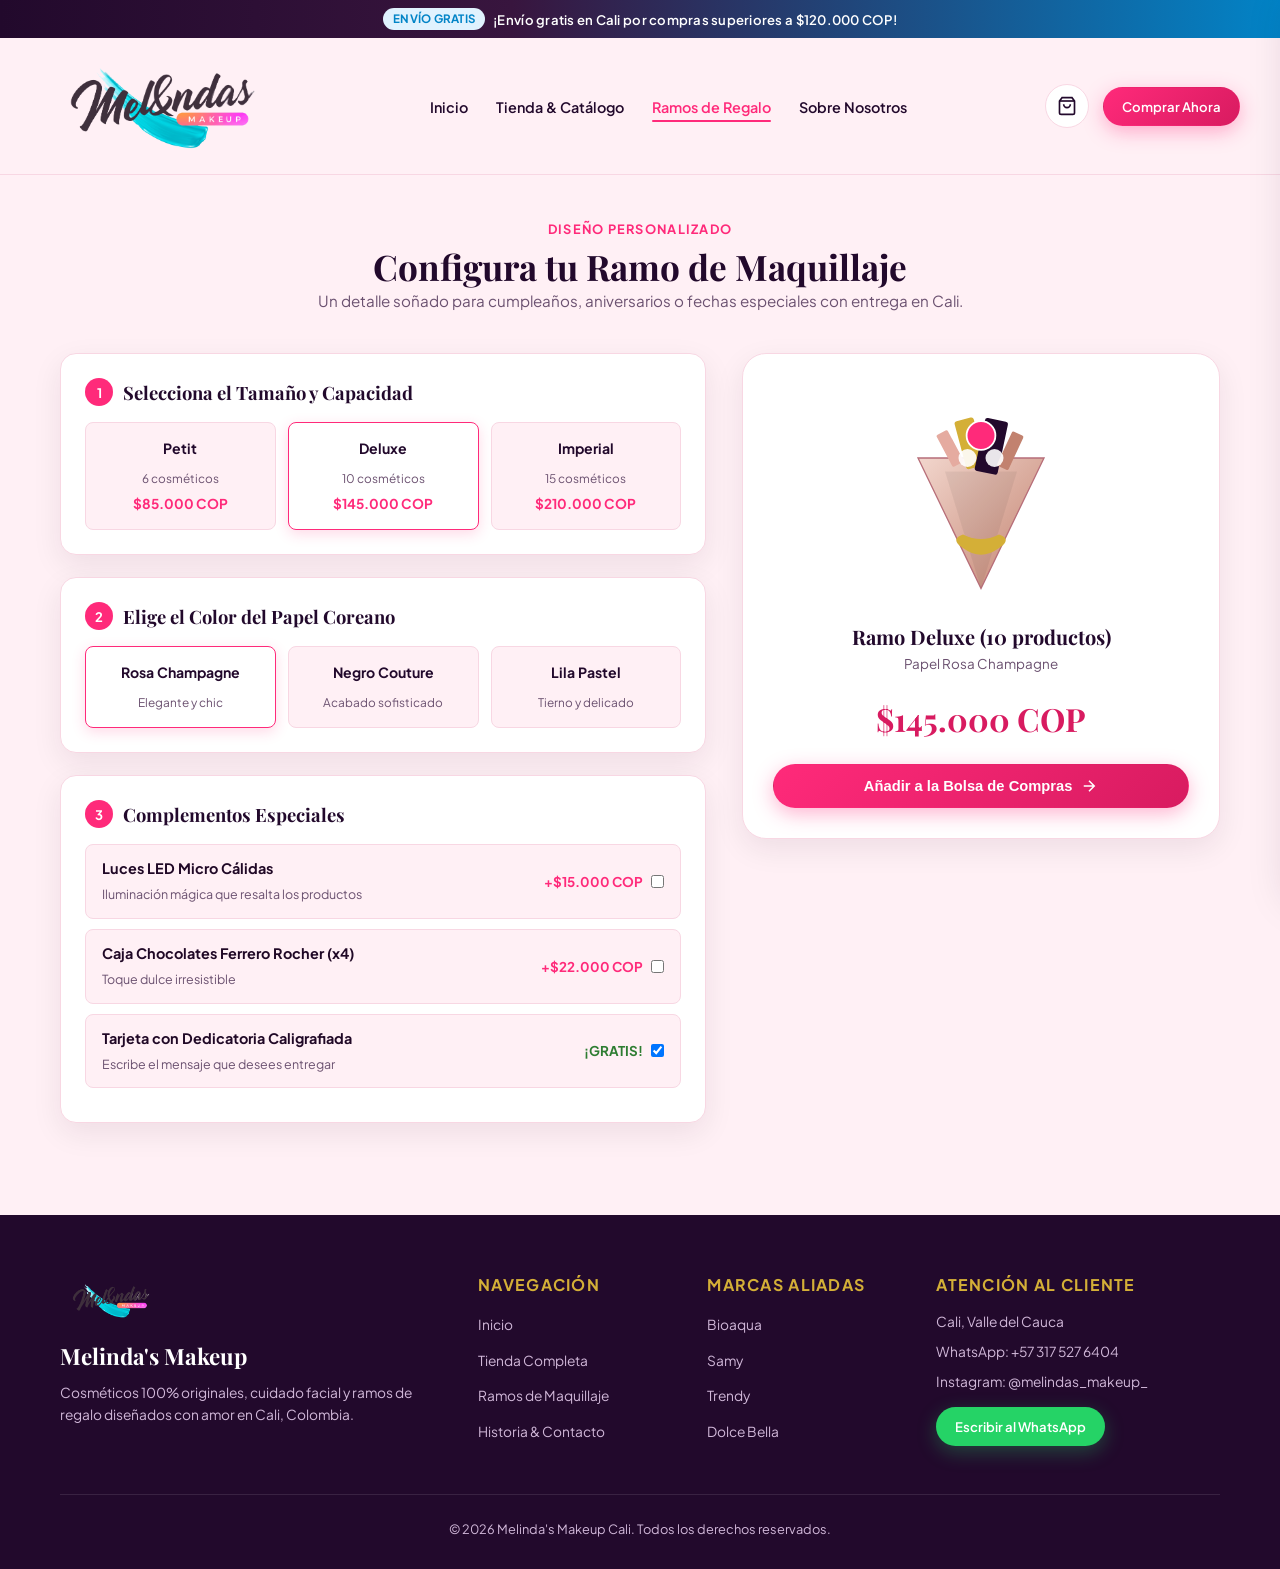
==== commit 978cde64: "feat: restore 3D palette in hero, header logo update, and Bold gateway" ====
--- a/ramos.html
+++ b/ramos.html
@@ -122,8 +122,7 @@
     <div class="container nav-wrapper">
       <a href="index.html" class="brand-link">
         <img src="assets/img/logo.png" alt="Melinda's Makeup Logo" class="brand-logo-img">
-        <span class="brand-title">Melinda's Makeup</span>
-      </a>
+        </a>
 
       <nav>
         <ul class="nav-menu">
@@ -167,12 +166,17 @@
         <span>Subtotal:</span>
         <span id="cartSubtotalText">$0 COP</span>
       </div>
-      <button type="button" class="btn btn-whatsapp" style="width: 100%;" onclick="checkoutWhatsApp()">
-        <span>Pedir por WhatsApp</span>
-        <svg width="18" height="18" viewBox="0 0 24 24" fill="none" stroke="currentColor" stroke-width="2"><path d="M5 12h14M12 5l7 7-7 7"/></svg>
-      </button>
+      <div style="display: flex; flex-direction: column; gap: 10px;">
+        <button type="button" class="btn btn-primary" style="width: 100%; font-weight: 700;" onclick="openBoldCheckout()">
+          <span>Pagar con Pasarela Bold (Tarjetas / PSE)</span>
+        </button>
+        <button type="button" class="btn btn-whatsapp" style="width: 100%;" onclick="checkoutWhatsApp()">
+          <span>Pedir por WhatsApp</span>
+          <svg width="18" height="18" viewBox="0 0 24 24" fill="none" stroke="currentColor" stroke-width="2"><path d="M5 12h14M12 5l7 7-7 7"/></svg>
+        </button>
+      </div>
       <p style="text-align: center; font-size: 0.72rem; color: var(--color-text-muted); margin-top: 8px;">
-        🔒 Pagos seguros por Nequi, Daviplata, Bold y PSE.
+         Pagos seguros por Nequi, Daviplata, Bold y PSE.
       </p>
     </div>
   </aside>
@@ -199,7 +203,7 @@
               <strong style="color: var(--color-primary); display:block; margin-top:4px; font-size:0.85rem;">$85.000 COP</strong>
             </div>
             <div class="select-card active" onclick="setRamoSize('deluxe', 145000, 'Ramo Deluxe (10 productos)', this)">
-              <span class="select-card-title">Deluxe ★</span>
+              <span class="select-card-title">Deluxe </span>
               <span class="select-card-sub">10 cosméticos</span>
               <strong style="color: var(--color-primary); display:block; margin-top:4px; font-size:0.85rem;">$145.000 COP</strong>
             </div>
@@ -340,9 +344,9 @@
         </div>
         <div class="footer-col">
           <h4>Atención al Cliente</h4>
-          <p style="font-size: 0.86rem; color: #D1B8D9; margin-bottom: 8px;">📍 Cali, Valle del Cauca</p>
-          <p style="font-size: 0.86rem; color: #D1B8D9; margin-bottom: 8px;">📲 WhatsApp: +57 317 527 6404</p>
-          <p style="font-size: 0.86rem; color: #D1B8D9; margin-bottom: 14px;">📷 Instagram: @melindas_makeup_</p>
+          <p style="font-size: 0.86rem; color: #D1B8D9; margin-bottom: 8px;"> Cali, Valle del Cauca</p>
+          <p style="font-size: 0.86rem; color: #D1B8D9; margin-bottom: 8px;"> WhatsApp: +57 317 527 6404</p>
+          <p style="font-size: 0.86rem; color: #D1B8D9; margin-bottom: 14px;"> Instagram: @melindas_makeup_</p>
           <a href="https://wa.me/573175276404" target="_blank" class="btn btn-whatsapp btn-sm">Escribir al WhatsApp</a>
         </div>
       </div>
@@ -351,6 +355,193 @@
       </div>
     </div>
   </footer>
+
+
+
+  <!-- BOLD PSEUDO-PAYMENT GATEWAY MODAL -->
+  <div class="bold-modal-overlay" id="boldModalOverlay">
+    <div class="bold-modal" id="boldModal">
+      <div class="bold-modal-header">
+        <div class="bold-brand">
+          <span class="bold-logo-badge">BOLD</span>
+          <div>
+            <h3 class="bold-title">Pasarela de Pagos Segura Bold</h3>
+            <span class="bold-subtitle">Melinda's Makeup Cali • Encriptación SSL 256-bit</span>
+          </div>
+        </div>
+        <button type="button" class="bold-close-btn" onclick="closeBoldCheckout()">&times;</button>
+      </div>
+
+      <div class="bold-order-summary">
+        <div>
+          <span class="bold-sum-label">Monto a Pagar:</span>
+          <strong class="bold-sum-amount" id="boldPayAmount">$0 COP</strong>
+        </div>
+        <div style="text-align: right;">
+          <span class="bold-sum-label">Referencia:</span>
+          <span class="bold-sum-ref" id="boldPayRef">REF-BOLD-0000</span>
+        </div>
+      </div>
+
+      <div id="boldCheckoutBody">
+        <!-- TABS METHOD -->
+        <div class="bold-tabs">
+          <button type="button" class="bold-tab-btn active" id="boldTabCard" onclick="switchBoldTab('card')">
+            <span>Tarjeta Débito / Crédito</span>
+          </button>
+          <button type="button" class="bold-tab-btn" id="boldTabPse" onclick="switchBoldTab('pse')">
+            <span>PSE (Débito Bancario)</span>
+          </button>
+        </div>
+
+        <form id="boldPaymentForm" onsubmit="processBoldPayment(event)">
+          <!-- TAB 1: CARD CONTENT -->
+          <div class="bold-tab-content active" id="boldContentCard">
+            <div class="bold-field-group">
+              <label for="boldCardName">Nombre del Titular en la Tarjeta</label>
+              <input type="text" id="boldCardName" class="bold-input" placeholder="Ej. Maria Alejandra Lopez" required>
+            </div>
+
+            <div class="bold-field-group">
+              <label for="boldCardDoc">Cédula o Documento de Identidad</label>
+              <input type="text" id="boldCardDoc" class="bold-input" placeholder="Ej. 1087654321" required>
+            </div>
+
+            <div class="bold-field-group">
+              <div style="display: flex; justify-content: space-between; align-items: center;">
+                <label for="boldCardNum">Número de Tarjeta</label>
+                <span class="bold-card-brand-badge" id="boldCardBrandBadge">VISA / MC</span>
+              </div>
+              <input type="text" id="boldCardNum" class="bold-input" placeholder="0000 0000 0000 0000" maxlength="19" oninput="formatBoldCardNum(this)" required>
+            </div>
+
+            <div style="display: grid; grid-template-columns: 1fr 1fr; gap: 12px;">
+              <div class="bold-field-group">
+                <label for="boldCardExp">Vencimiento (MM/AA)</label>
+                <input type="text" id="boldCardExp" class="bold-input" placeholder="MM/AA" maxlength="5" oninput="formatBoldCardExp(this)" required>
+              </div>
+              <div class="bold-field-group">
+                <label for="boldCardCvc">Código CVC / CVV</label>
+                <input type="password" id="boldCardCvc" class="bold-input" placeholder="123" maxlength="4" required>
+              </div>
+            </div>
+
+            <div class="bold-field-group">
+              <label for="boldCardInstallments">Número de Cuotas</label>
+              <select id="boldCardInstallments" class="bold-select">
+                <option value="1">1 Cuota (Sin intereses)</option>
+                <option value="2">2 Cuotas</option>
+                <option value="3">3 Cuotas</option>
+                <option value="6">6 Cuotas</option>
+                <option value="12">12 Cuotas</option>
+              </select>
+            </div>
+          </div>
+
+          <!-- TAB 2: PSE CONTENT -->
+          <div class="bold-tab-content" id="boldContentPse">
+            <div class="bold-field-group">
+              <label for="boldPseBank">Selecciona tu Banco o Entidad Financiera</label>
+              <select id="boldPseBank" class="bold-select">
+                <option value="">-- Elige tu Banco --</option>
+                <option value="bancolombia">Bancolombia</option>
+                <option value="nequi">Nequi</option>
+                <option value="daviplata">Daviplata</option>
+                <option value="davivienda">Davivienda</option>
+                <option value="banco_bogota">Banco de Bogotá</option>
+                <option value="bbva">BBVA Colombia</option>
+                <option value="banco_occidente">Banco de Occidente</option>
+                <option value="scotiabank">Scotiabank Colpatria</option>
+                <option value="itau">Itaú</option>
+                <option value="lulo_bank">Lulo Bank</option>
+                <option value="nu_bank">Nu Colombia (Cuenta de Ahorros)</option>
+                <option value="rappipay">RappiPay</option>
+              </select>
+            </div>
+
+            <div class="bold-field-group">
+              <label for="boldPsePersonType">Tipo de Persona</label>
+              <select id="boldPsePersonType" class="bold-select">
+                <option value="N">Persona Natural</option>
+                <option value="J">Persona Jurídica</option>
+              </select>
+            </div>
+
+            <div class="bold-field-group">
+              <label for="boldPseName">Nombre Completo del Titular</label>
+              <input type="text" id="boldPseName" class="bold-input" placeholder="Ej. Carlos Eduardo Ramirez">
+            </div>
+
+            <div style="display: grid; grid-template-columns: 1fr 2fr; gap: 10px;">
+              <div class="bold-field-group">
+                <label for="boldPseDocType">Tipo Doc.</label>
+                <select id="boldPseDocType" class="bold-select">
+                  <option value="CC">C.C.</option>
+                  <option value="CE">C.E.</option>
+                  <option value="NIT">NIT</option>
+                  <option value="PP">Pasaporte</option>
+                </select>
+              </div>
+              <div class="bold-field-group">
+                <label for="boldPseDocNum">Número de Documento</label>
+                <input type="text" id="boldPseDocNum" class="bold-input" placeholder="1087654321">
+              </div>
+            </div>
+
+            <div class="bold-field-group">
+              <label for="boldPseEmail">Correo Electrónico (Para comprobante de pago)</label>
+              <input type="email" id="boldPseEmail" class="bold-input" placeholder="cliente@correo.com">
+            </div>
+          </div>
+
+          <button type="submit" class="bold-pay-submit-btn" id="boldSubmitPayBtn">
+            Pagar Ahora con Bold
+          </button>
+        </form>
+      </div>
+
+      <!-- PROCESSING VIEW -->
+      <div class="bold-status-view" id="boldProcessingView">
+        <div class="bold-spinner"></div>
+        <h4 class="bold-status-title">Conectando con la API de Bold...</h4>
+        <p class="bold-status-desc">Procesando la transacción de forma encriptada. Por favor no cierres esta ventana.</p>
+      </div>
+
+      <!-- SUCCESS RECEIPT VIEW -->
+      <div class="bold-status-view" id="boldSuccessView">
+        <div class="bold-success-circle"></div>
+        <h4 class="bold-status-title" style="color: #059669;">¡Transacción Aprobada!</h4>
+        <p class="bold-status-desc">El pago ha sido procesado exitosamente por la Pasarela Bold.</p>
+
+        <div class="bold-receipt-box">
+          <div class="bold-receipt-row">
+            <span>Código Autorización:</span>
+            <strong id="receiptAuthCode">AUTH-849201</strong>
+          </div>
+          <div class="bold-receipt-row">
+            <span>ID Transacción Bold:</span>
+            <strong id="receiptTxId">tx_bold_987654321</strong>
+          </div>
+          <div class="bold-receipt-row">
+            <span>Método de Pago:</span>
+            <strong id="receiptMethod">Tarjeta Débito / Crédito</strong>
+          </div>
+          <div class="bold-receipt-row">
+            <span>Total Pagado:</span>
+            <strong id="receiptTotal">$0 COP</strong>
+          </div>
+          <div class="bold-receipt-row">
+            <span>Comercio:</span>
+            <strong>Melinda's Makeup Cali</strong>
+          </div>
+        </div>
+
+        <button type="button" class="bold-pay-submit-btn" style="background: var(--color-berry);" onclick="finishBoldOrder()">
+          Finalizar y Confirmar Pedido
+        </button>
+      </div>
+    </div>
+  </div>
 
   <script src="assets/js/app.js"></script>
   <script>
--- a/assets/css/styles.css
+++ b/assets/css/styles.css
@@ -176,7 +176,8 @@
   display: flex;
   align-items: center;
   justify-content: space-between;
-  height: 76px;
+  min-height: 110px;
+  padding: 8px 0;
 }
 
 .brand-link {
@@ -186,9 +187,14 @@
 }
 
 .brand-logo-img {
-  height: 48px;
+  height: 120px;
   width: auto;
   object-fit: contain;
+  transition: transform 0.25s ease;
+}
+
+.brand-logo-img:hover {
+  transform: scale(1.05);
 }
 
 .brand-title {
@@ -736,6 +742,293 @@
   margin-bottom: 14px;
 }
 
+/* BOLD PSEUDO-PAYMENT GATEWAY MODAL STYLES */
+.bold-modal-overlay {
+  position: fixed;
+  inset: 0;
+  background: rgba(15, 3, 20, 0.75);
+  backdrop-filter: blur(8px);
+  z-index: 1000;
+  display: flex;
+  align-items: center;
+  justify-content: center;
+  padding: 16px;
+  opacity: 0;
+  visibility: hidden;
+  transition: all 0.3s ease;
+}
+
+.bold-modal-overlay.active {
+  opacity: 1;
+  visibility: visible;
+}
+
+.bold-modal {
+  background: #FFFFFF;
+  border-radius: var(--radius-lg);
+  width: 100%;
+  max-width: 520px;
+  max-height: 90vh;
+  overflow-y: auto;
+  box-shadow: 0 25px 50px rgba(0, 0, 0, 0.3);
+  border: 1px solid var(--color-border);
+  padding: 24px;
+  transform: scale(0.95);
+  transition: transform 0.3s cubic-bezier(0.16, 1, 0.3, 1);
+}
+
+.bold-modal-overlay.active .bold-modal {
+  transform: scale(1);
+}
+
+.bold-modal-header {
+  display: flex;
+  justify-content: space-between;
+  align-items: center;
+  padding-bottom: 16px;
+  border-bottom: 1px solid var(--color-border);
+}
+
+.bold-brand {
+  display: flex;
+  align-items: center;
+  gap: 12px;
+}
+
+.bold-logo-badge {
+  background: #111827;
+  color: #38BDF8;
+  font-weight: 900;
+  font-size: 1.1rem;
+  padding: 6px 12px;
+  border-radius: 8px;
+  letter-spacing: 0.1em;
+}
+
+.bold-title {
+  font-size: 1.1rem;
+  font-weight: 700;
+  color: var(--color-berry);
+  margin: 0;
+}
+
+.bold-subtitle {
+  font-size: 0.74rem;
+  color: var(--color-text-muted);
+  display: block;
+}
+
+.bold-close-btn {
+  background: none;
+  border: none;
+  font-size: 1.8rem;
+  color: var(--color-text-muted);
+  cursor: pointer;
+  line-height: 1;
+}
+
+.bold-order-summary {
+  background: var(--color-bg-cloud);
+  border-radius: var(--radius-sm);
+  padding: 14px 18px;
+  margin: 16px 0;
+  display: flex;
+  justify-content: space-between;
+  align-items: center;
+}
+
+.bold-sum-label {
+  font-size: 0.76rem;
+  color: var(--color-text-muted);
+  display: block;
+}
+
+.bold-sum-amount {
+  font-size: 1.25rem;
+  color: var(--color-primary-dark);
+  font-weight: 800;
+  font-family: var(--font-serif);
+}
+
+.bold-sum-ref {
+  font-size: 0.85rem;
+  font-weight: 700;
+  color: var(--color-berry);
+}
+
+.bold-tabs {
+  display: flex;
+  gap: 8px;
+  background: var(--color-bg-cloud);
+  padding: 4px;
+  border-radius: var(--radius-pill);
+  margin-bottom: 20px;
+}
+
+.bold-tab-btn {
+  flex: 1;
+  padding: 10px 14px;
+  border-radius: var(--radius-pill);
+  border: none;
+  background: transparent;
+  font-size: 0.84rem;
+  font-weight: 600;
+  color: var(--color-text-muted);
+  cursor: pointer;
+  transition: var(--transition);
+}
+
+.bold-tab-btn.active {
+  background: #FFFFFF;
+  color: var(--color-berry);
+  box-shadow: 0 2px 8px rgba(0,0,0,0.08);
+}
+
+.bold-tab-content {
+  display: none;
+}
+
+.bold-tab-content.active {
+  display: block;
+}
+
+.bold-field-group {
+  margin-bottom: 14px;
+}
+
+.bold-field-group label {
+  display: block;
+  font-size: 0.78rem;
+  font-weight: 600;
+  color: var(--color-berry);
+  margin-bottom: 4px;
+}
+
+.bold-input, .bold-select {
+  width: 100%;
+  padding: 10px 14px;
+  border: 1px solid #D1D5DB;
+  border-radius: var(--radius-sm);
+  font-size: 0.88rem;
+  color: var(--color-text-main);
+  outline: none;
+  transition: border-color 0.2s;
+}
+
+.bold-input:focus, .bold-select:focus {
+  border-color: var(--color-pastel-blue-dark);
+  box-shadow: 0 0 0 3px var(--color-pastel-blue-glow);
+}
+
+.bold-card-brand-badge {
+  font-size: 0.72rem;
+  font-weight: 700;
+  color: var(--color-pastel-blue-dark);
+  background: var(--color-pastel-blue);
+  padding: 2px 8px;
+  border-radius: 4px;
+}
+
+.bold-pay-submit-btn {
+  width: 100%;
+  padding: 14px;
+  background: linear-gradient(135deg, #0284C7 0%, #0369A1 100%);
+  color: #FFFFFF;
+  border: none;
+  border-radius: var(--radius-pill);
+  font-weight: 700;
+  font-size: 0.96rem;
+  cursor: pointer;
+  box-shadow: 0 6px 20px rgba(2, 132, 199, 0.35);
+  margin-top: 10px;
+  transition: var(--transition);
+}
+
+.bold-pay-submit-btn:hover {
+  transform: translateY(-2px);
+  box-shadow: 0 10px 25px rgba(2, 132, 199, 0.5);
+}
+
+.bold-status-view {
+  display: none;
+  text-align: center;
+  padding: 30px 10px;
+}
+
+.bold-status-view.active {
+  display: block;
+}
+
+.bold-spinner {
+  width: 48px;
+  height: 48px;
+  border: 4px solid var(--color-pastel-blue);
+  border-top-color: var(--color-pastel-blue-dark);
+  border-radius: 50%;
+  margin: 0 auto 16px;
+  animation: boldSpin 0.8s linear infinite;
+}
+
+@keyframes boldSpin {
+  to { transform: rotate(360deg); }
+}
+
+.bold-success-circle {
+  width: 56px;
+  height: 56px;
+  background: #10B981;
+  color: #FFFFFF;
+  border-radius: 50%;
+  display: flex;
+  align-items: center;
+  justify-content: center;
+  margin: 0 auto 16px;
+  box-shadow: 0 8px 20px rgba(16, 185, 129, 0.35);
+  position: relative;
+}
+
+.bold-success-circle::after {
+  content: '';
+  width: 14px;
+  height: 24px;
+  border: solid #FFFFFF;
+  border-width: 0 4px 4px 0;
+  transform: rotate(45deg);
+  margin-top: -4px;
+}
+
+.bold-status-title {
+  font-size: 1.2rem;
+  margin-bottom: 6px;
+}
+
+.bold-status-desc {
+  font-size: 0.85rem;
+  color: var(--color-text-muted);
+  margin-bottom: 20px;
+}
+
+.bold-receipt-box {
+  background: var(--color-bg-cloud);
+  border: 1px border var(--color-border);
+  border-radius: var(--radius-sm);
+  padding: 16px;
+  text-align: left;
+  margin-bottom: 20px;
+}
+
+.bold-receipt-row {
+  display: flex;
+  justify-content: space-between;
+  font-size: 0.82rem;
+  padding: 4px 0;
+  border-bottom: 1px dashed var(--color-border);
+}
+
+.bold-receipt-row:last-child {
+  border-bottom: none;
+}
+
 /* FOOTER */
 .site-footer {
   background: var(--color-berry);
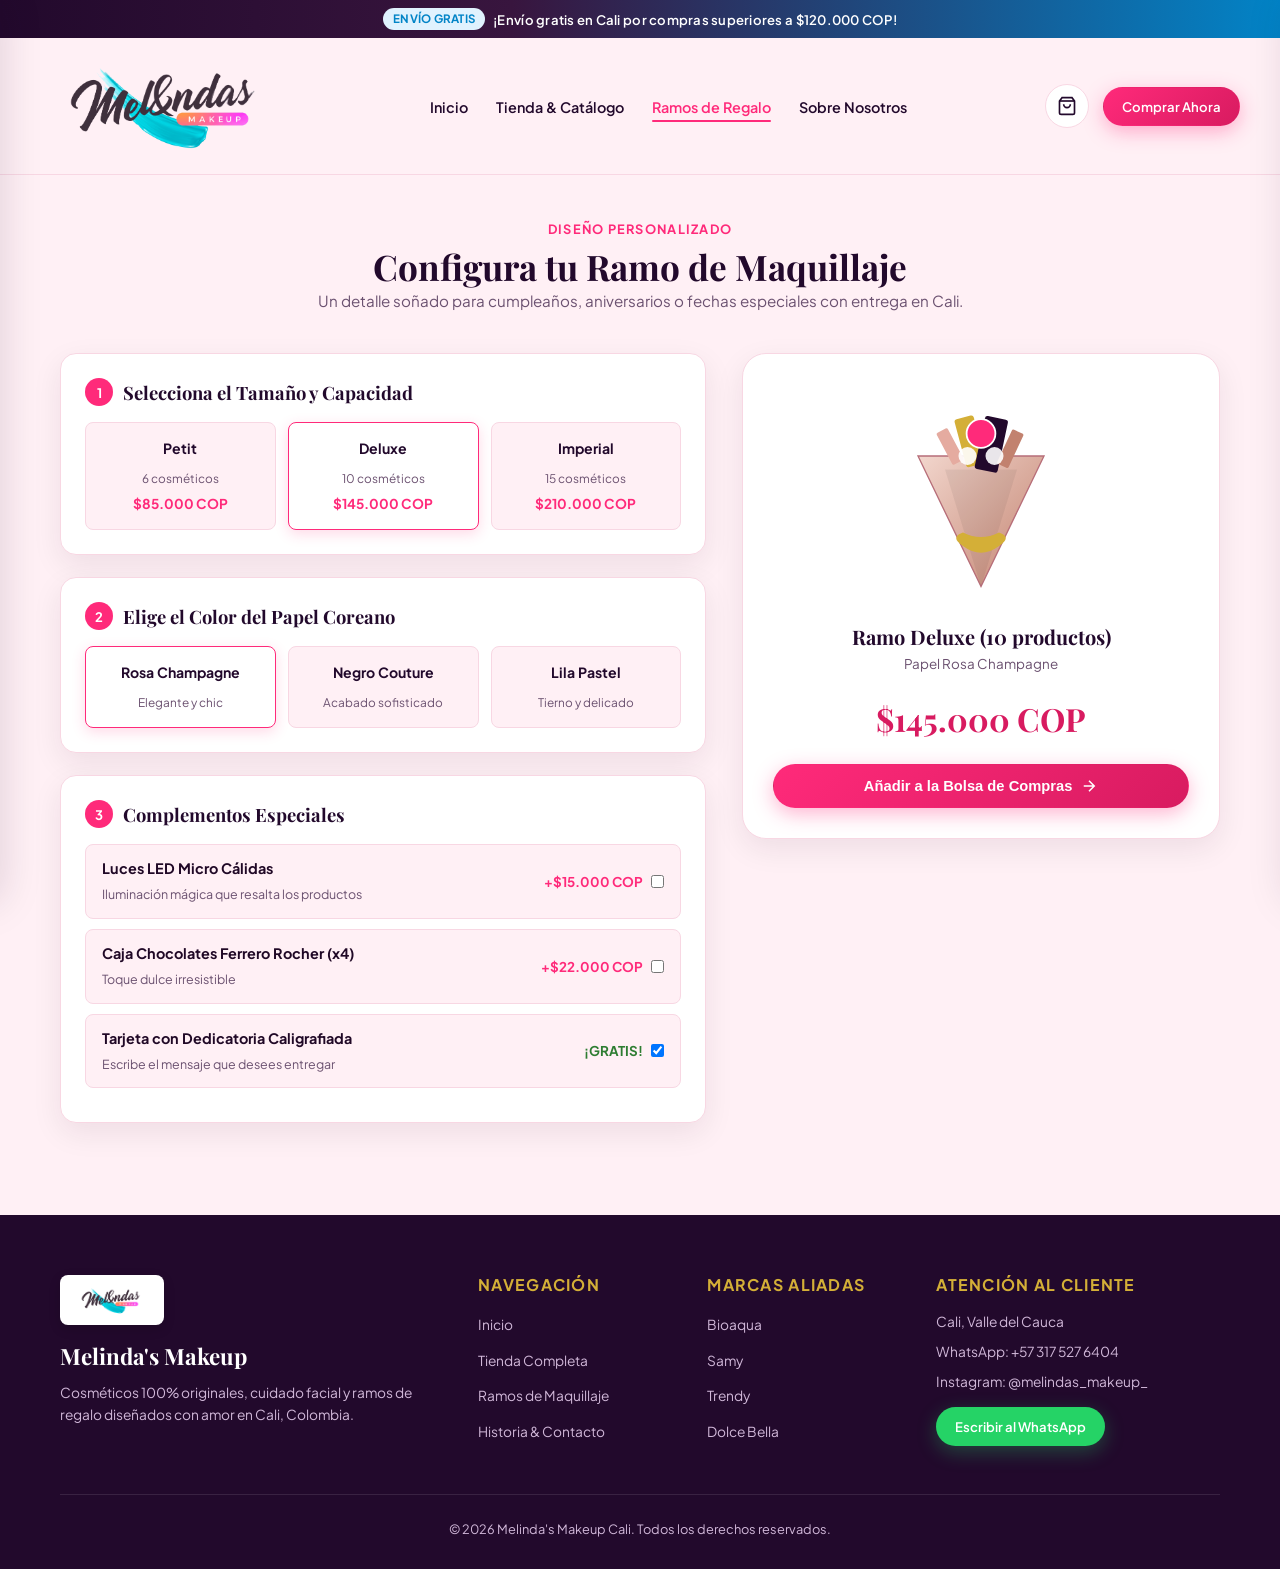
==== commit 2e15d842: "fix(mobile): optimize header, product grid, mobile menu and 3D palette" ====
--- a/ramos.html
+++ b/ramos.html
@@ -120,9 +120,17 @@
 
   <header class="site-header">
     <div class="container nav-wrapper">
+      <button type="button" class="mobile-menu-toggle" id="mobileMenuOpenBtn" aria-label="Abrir Menú">
+        <svg width="22" height="22" viewBox="0 0 24 24" fill="none" stroke="currentColor" stroke-width="2">
+          <line x1="3" y1="6" x2="21" y2="6"></line>
+          <line x1="3" y1="12" x2="21" y2="12"></line>
+          <line x1="3" y1="18" x2="21" y2="18"></line>
+        </svg>
+      </button>
+
       <a href="index.html" class="brand-link">
         <img src="assets/img/logo.png" alt="Melinda's Makeup Logo" class="brand-logo-img">
-        </a>
+      </a>
 
       <nav>
         <ul class="nav-menu">
@@ -142,10 +150,30 @@
           </svg>
           <span class="cart-count-badge">0</span>
         </button>
-        <a href="tienda.html" class="btn btn-primary btn-sm">Comprar Ahora</a>
+        <a href="tienda.html" class="btn btn-primary btn-sm header-buy-btn">Comprar Ahora</a>
       </div>
     </div>
   </header>
+
+  <!-- MENÚ HAMBURGUESA MÓVIL DRAWER -->
+  <div class="mobile-nav-overlay" id="mobileNavOverlay"></div>
+  <aside class="mobile-nav-drawer" id="mobileNavDrawer">
+    <div class="mobile-nav-header">
+      <img src="assets/img/logo.png" alt="Melinda's Logo" class="mobile-nav-logo">
+      <button type="button" class="mobile-nav-close" id="mobileMenuCloseBtn">&times;</button>
+    </div>
+    <div class="mobile-nav-body">
+      <ul class="mobile-menu-list">
+        <li><a href="index.html">Inicio</a></li>
+        <li><a href="tienda.html">Tienda & Catálogo</a></li>
+        <li><a href="ramos.html" class="active">Ramos de Regalo</a></li>
+        <li><a href="sobre-nosotros.html">Sobre Nosotros</a></li>
+      </ul>
+      <div class="mobile-nav-footer">
+        <a href="tienda.html" class="btn btn-primary" style="width: 100%;">Ir a la Tienda</a>
+      </div>
+    </div>
+  </aside>
 
   <!-- DRAWER DEL CARRITO -->
   <div class="cart-overlay" id="cartOverlay"></div>
--- a/assets/css/styles.css
+++ b/assets/css/styles.css
@@ -34,12 +34,24 @@
   padding: 0;
 }
 
+html {
+  max-width: 100%;
+  overflow-x: hidden;
+}
+
 body {
   font-family: var(--font-sans);
   background-color: var(--color-bg-cloud);
   color: var(--color-text-main);
   line-height: 1.6;
+  max-width: 100%;
   overflow-x: hidden;
+  position: relative;
+}
+
+img, svg, video, iframe {
+  max-width: 100%;
+  height: auto;
 }
 
 h1, h2, h3, h4, .font-serif {
@@ -184,6 +196,7 @@
   display: flex;
   align-items: center;
   gap: 12px;
+  flex-shrink: 0;
 }
 
 .brand-logo-img {
@@ -237,6 +250,128 @@
   display: flex;
   align-items: center;
   gap: 14px;
+  flex-shrink: 0;
+}
+
+.header-buy-btn {
+  white-space: nowrap;
+}
+
+.mobile-menu-toggle {
+  display: none;
+  background: #FFFFFF;
+  border: 1px solid var(--color-border);
+  width: 38px;
+  height: 38px;
+  border-radius: 50%;
+  align-items: center;
+  justify-content: center;
+  cursor: pointer;
+  color: var(--color-berry);
+  transition: var(--transition);
+  flex-shrink: 0;
+}
+
+.mobile-menu-toggle:hover {
+  border-color: var(--color-primary);
+  color: var(--color-primary);
+}
+
+/* MOBILE NAV DRAWER */
+.mobile-nav-overlay {
+  position: fixed;
+  inset: 0;
+  background: rgba(34, 9, 44, 0.5);
+  z-index: 998;
+  opacity: 0;
+  visibility: hidden;
+  transition: var(--transition);
+}
+
+.mobile-nav-overlay.active {
+  opacity: 1;
+  visibility: visible;
+}
+
+.mobile-nav-drawer {
+  position: fixed;
+  top: 0;
+  left: -320px;
+  width: 82%;
+  max-width: 310px;
+  height: 100vh;
+  background: #FFFFFF;
+  z-index: 999;
+  box-shadow: 10px 0 40px rgba(34, 9, 44, 0.15);
+  display: flex;
+  flex-direction: column;
+  transition: left 0.35s cubic-bezier(0.16, 1, 0.3, 1);
+}
+
+.mobile-nav-drawer.active {
+  left: 0;
+}
+
+.mobile-nav-header {
+  padding: 16px 20px;
+  border-bottom: 1px solid var(--color-border);
+  display: flex;
+  align-items: center;
+  justify-content: space-between;
+  background: var(--color-bg-cloud);
+}
+
+.mobile-nav-logo {
+  height: 48px;
+  width: auto;
+  object-fit: contain;
+}
+
+.mobile-nav-close {
+  background: none;
+  border: none;
+  font-size: 1.8rem;
+  line-height: 1;
+  color: var(--color-text-muted);
+  cursor: pointer;
+}
+
+.mobile-nav-body {
+  padding: 20px;
+  display: flex;
+  flex-direction: column;
+  justify-content: space-between;
+  flex: 1;
+  overflow-y: auto;
+}
+
+.mobile-menu-list {
+  list-style: none;
+  display: flex;
+  flex-direction: column;
+  gap: 10px;
+}
+
+.mobile-menu-list a {
+  display: block;
+  padding: 12px 16px;
+  border-radius: var(--radius-sm);
+  font-size: 0.98rem;
+  font-weight: 600;
+  color: var(--color-berry);
+  transition: var(--transition);
+}
+
+.mobile-menu-list a:hover, .mobile-menu-list a.active {
+  background: var(--color-bg-cloud);
+  color: var(--color-primary);
+  font-weight: 700;
+}
+
+.mobile-nav-footer {
+  margin-top: 20px;
+  padding-top: 16px;
+  border-top: 1px solid var(--color-border);
 }
 
 .cart-icon-btn {
@@ -252,6 +387,7 @@
   cursor: pointer;
   color: var(--color-berry);
   transition: var(--transition);
+  flex-shrink: 0;
 }
 
 .cart-icon-btn:hover {
@@ -1029,6 +1165,103 @@
   border-bottom: none;
 }
 
+/* PRODUCT CARDS GLOBAL STYLES */
+.products-grid {
+  display: grid;
+  grid-template-columns: repeat(auto-fill, minmax(240px, 1fr));
+  gap: 20px;
+}
+
+.prod-card {
+  background: #FFFFFF;
+  border: 1px solid var(--color-border);
+  border-radius: var(--radius-md);
+  overflow: hidden;
+  display: flex;
+  flex-direction: column;
+  transition: var(--transition);
+  box-shadow: var(--shadow-soft);
+  height: 100%;
+}
+
+.prod-card:hover {
+  transform: translateY(-4px);
+  box-shadow: var(--shadow-hover);
+  border-color: var(--color-primary);
+}
+
+.prod-card-thumb {
+  height: 200px;
+  background: var(--color-bg-cloud);
+  display: flex;
+  align-items: center;
+  justify-content: center;
+  padding: 12px;
+}
+
+.prod-card-thumb img {
+  max-width: 100%;
+  max-height: 100%;
+  object-fit: contain;
+  transition: transform 0.3s;
+}
+
+.prod-card:hover .prod-card-thumb img {
+  transform: scale(1.06);
+}
+
+.prod-card-info {
+  padding: 14px;
+  display: flex;
+  flex-direction: column;
+  align-items: center;
+  text-align: center;
+  flex: 1;
+}
+
+.prod-brand-tag {
+  font-size: 0.72rem;
+  color: var(--color-primary);
+  font-weight: 700;
+  text-transform: uppercase;
+  margin-bottom: 4px;
+  text-align: center;
+}
+
+.prod-name {
+  font-size: 0.9rem;
+  font-weight: 600;
+  margin-bottom: 6px;
+  line-height: 1.3;
+  color: var(--color-berry);
+  text-align: center;
+}
+
+.prod-desc {
+  font-size: 0.78rem;
+  color: var(--color-text-muted);
+  margin-bottom: 10px;
+  text-align: center;
+  display: -webkit-box;
+  -webkit-line-clamp: 2;
+  -webkit-box-orient: vertical;
+  overflow: hidden;
+}
+
+.prod-price {
+  font-family: var(--font-serif);
+  font-size: 1.15rem;
+  font-weight: 700;
+  color: var(--color-primary-dark);
+  margin-top: auto;
+  margin-bottom: 12px;
+  text-align: center;
+}
+
+.prod-card-info .btn {
+  width: 100%;
+}
+
 /* FOOTER */
 .site-footer {
   background: var(--color-berry);
@@ -1042,6 +1275,14 @@
   grid-template-columns: 2fr 1fr 1fr 1.5fr;
   gap: 40px;
   margin-bottom: 40px;
+}
+
+.footer-brand img {
+  background-color: #FFFFFF;
+  padding: 6px 12px;
+  border-radius: var(--radius-sm);
+  display: inline-block;
+  box-shadow: 0 4px 12px rgba(0, 0, 0, 0.15);
 }
 
 .footer-brand p {
@@ -1086,29 +1327,208 @@
   color: #D1B8D9;
 }
 
-/* MOBILE RESPONSIVE MEDIA QUERIES (MOBILE FIRST) */
+/* MOBILE RESPONSIVE MEDIA QUERIES */
 @media (max-width: 900px) {
+  .nav-wrapper {
+    min-height: 65px;
+    padding: 6px 0;
+  }
+
+  .brand-logo-img {
+    height: 60px; /* Reduced by 50% from 120px */
+  }
+
+  .nav-menu {
+    display: none;
+  }
+
+  .mobile-menu-toggle {
+    display: flex;
+  }
+
+  .nav-right {
+    gap: 8px;
+  }
+
+  .cart-icon-btn {
+    width: 38px;
+    height: 38px;
+  }
+
+  .header-buy-btn {
+    padding: 6px 12px;
+    font-size: 0.78rem;
+  }
+
   .palette-grid {
     grid-template-columns: 1fr;
-    gap: 20px;
+    gap: 16px;
   }
   .palette-stage {
-    min-height: 320px;
-  }
-  .nav-menu { display: none; }
+    min-height: 220px;
+    padding: 10px 0;
+  }
+  .palette-box-3d {
+    max-width: 310px;
+  }
   .footer-grid { grid-template-columns: 1fr 1fr; }
 }
 
 @media (max-width: 600px) {
+  .container {
+    padding: 0 10px;
+  }
+
+  .nav-wrapper {
+    min-height: 58px;
+    padding: 4px 0;
+  }
+
+  .brand-logo-img {
+    height: 52px; /* 50% reduction for small mobile screens */
+  }
+
+  .header-buy-btn {
+    padding: 6px 10px;
+    font-size: 0.74rem;
+  }
+
+  /* Compact 2-column mobile products grid */
+  .products-grid {
+    grid-template-columns: repeat(2, 1fr);
+    gap: 10px;
+  }
+
+  .prod-card-thumb {
+    height: 130px;
+    padding: 8px;
+  }
+
+  .prod-card-info {
+    padding: 10px 8px;
+  }
+
+  .prod-brand-tag {
+    font-size: 0.65rem;
+    margin-bottom: 2px;
+  }
+
+  .prod-name {
+    font-size: 0.78rem;
+    line-height: 1.25;
+    margin-bottom: 4px;
+    display: -webkit-box;
+    -webkit-line-clamp: 2;
+    -webkit-box-orient: vertical;
+    overflow: hidden;
+  }
+
+  .prod-desc {
+    display: none; /* Keep mobile cards clean and compact */
+  }
+
+  .prod-price {
+    font-size: 0.95rem;
+    margin-bottom: 8px;
+  }
+
+  .prod-card-info .btn {
+    padding: 6px 10px;
+    font-size: 0.74rem;
+  }
+
+  /* 3D PALETTE IPHONE OPTIMIZATION */
   .palette-section {
-    padding: 30px 15px;
+    padding: 16px 8px;
     border-radius: var(--radius-md);
-  }
+    margin: 15px auto;
+  }
+
+  .palette-section .section-header {
+    margin-bottom: 14px;
+  }
+
+  .palette-section .section-header h2 {
+    font-size: 1.35rem;
+    margin: 4px 0;
+  }
+
+  .palette-section .section-header p {
+    font-size: 0.76rem;
+    line-height: 1.3;
+  }
+
+  .palette-stage {
+    min-height: 190px;
+    padding: 4px 0;
+  }
+
+  .palette-box-3d {
+    max-width: 270px;
+    transform: rotateX(18deg) rotateY(-8deg);
+  }
+
   .palette-tray {
-    padding: 12px;
-  }
+    padding: 8px;
+    gap: 6px;
+    border-radius: 12px;
+  }
+
   .palette-pans {
+    gap: 4px;
+    margin: 4px 0;
+  }
+
+  .palette-controls-panel {
+    padding: 10px;
+    border-radius: var(--radius-sm);
+  }
+
+  .shade-info-card {
+    padding: 10px;
+  }
+
+  #shadeTitle {
+    font-size: 0.95rem !important;
+  }
+
+  #shadeFinish {
+    font-size: 0.68rem !important;
+  }
+
+  .shade-color-circle {
+    width: 28px;
+    height: 28px;
+  }
+
+  #shadeDescription {
+    font-size: 0.74rem !important;
+    line-height: 1.35 !important;
+    display: -webkit-box;
+    -webkit-line-clamp: 2;
+    -webkit-box-orient: vertical;
+    overflow: hidden;
+  }
+
+  .swatch-display-arm {
+    margin: 8px 0;
+    height: 18px;
+  }
+
+  .skin-pickers {
     gap: 6px;
-  }
+    margin-top: 6px;
+  }
+
+  .skin-dot {
+    width: 18px;
+    height: 18px;
+  }
+
+  .slider-row {
+    font-size: 0.75rem;
+    margin-bottom: 4px;
+  }
+
   .footer-grid { grid-template-columns: 1fr; }
 }
